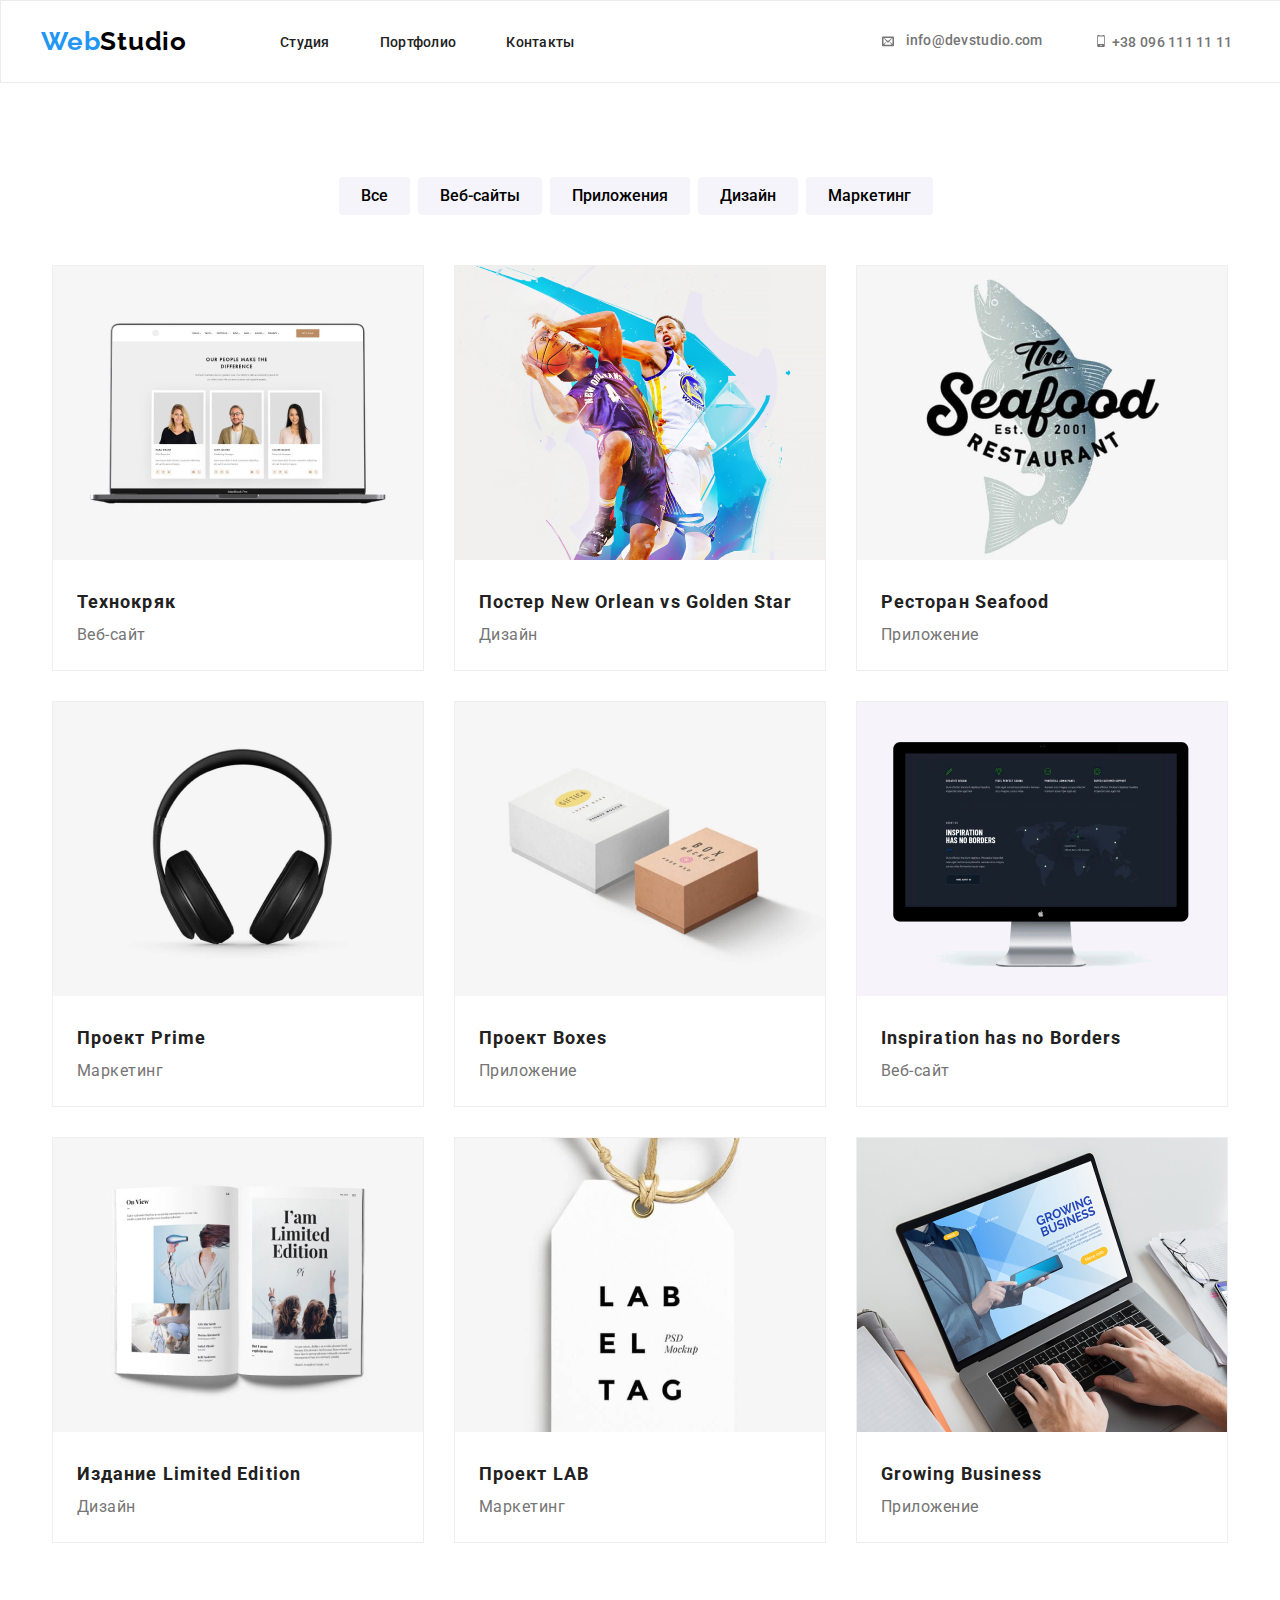
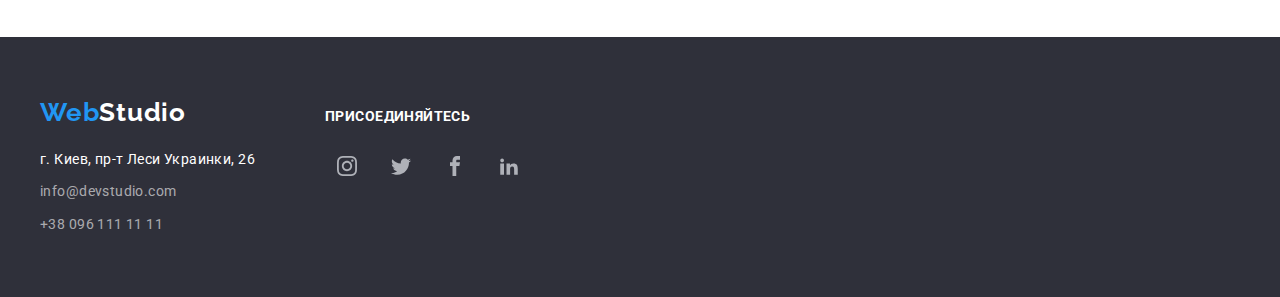
==== Portfolio/portfolio.html @ 45786146 "17.12.21" ====
<!DOCTYPE html>
<html lang="en">
  <head>
    <meta charset="UTF-8" />
    <meta http-equiv="X-UA-Compatible" content="IE=edge" />
    <meta name="viewport" content="width=device-width, initial-scale=1.0" />
    <title>Портфолио</title>
    <link rel="preconnect" href="https://fonts.googleapis.com" />
    <link rel="preconnect" href="https://fonts.gstatic.com" crossorigin />
    <link
      href="https://fonts.googleapis.com/css2?family=Raleway:wght@700&family=Roboto:wght@400;500;700;900&display=swap"
      rel="stylesheet"
    />
    <link
      rel="stylesheet"
      href="https://cdnjs.cloudflare.com/ajax/libs/modern-normalize/1.1.0/modern-normalize.min.css"
      integrity="sha512-wpPYUAdjBVSE4KJnH1VR1HeZfpl1ub8YT/NKx4PuQ5NmX2tKuGu6U/JRp5y+Y8XG2tV+wKQpNHVUX03MfMFn9Q=="
      crossorigin="anonymous"
      referrerpolicy="no-referrer"
    />
    <link rel="stylesheet" href="./css/style.css" />
  </head>
  <!--Top line-->
  <body>
    <section class="section-header">
      <div class="header-container">
        <header class="top-line">
          <nav class="nav-container">
            <a class="top-line-link" href="https://github.com/"
              ><span class="span">Web</span>Studio</a
            >
            <ul class="top-link">
              <li class="item">
                <a class="nav-link" href="index.html">Студия</a>
              </li>
              <li class="item">
                <a class="nav-link" href="Portfolio/portfolio.html"
                  >Портфолио</a
                >
              </li>
              <li class="item"><a class="nav-link" href="">Контакты</a></li>
            </ul>
            <ul class="adress">
              <li class="adress-item">
                <a class="mail-link" href="mailto:info@devstudio.com">
                  <svg class="mail-icon">
                    <use href=./img/symbol-defs.svg#icon-envelop></use>
                  </svg> info@devstudio.com
                </a>
              </li>
              <li>
                <a class="tel-link" href="tel:+380961111111">
                 <svg class="tel-icon">
                   <use href=./img/symbol-defs.svg#icon-mobile></use>
                 </svg> +38 096 111 11 11</a
                >
              </li>
            </ul>
          </nav>
        </header>
      </div>
    </section>
    <!--Portfolio-->
    <main>
      <section class="section">
        <div class="container">
          <div class="filters-portfolio">
            <ul class="filters">
              <li>
                <button class="button" type="button">Все</button>
              </li>
              <li>
                <button class="button" type="button">Веб-сайты</button>
              </li>
              <li>
                <button class="button" type="button">Приложения</button>
              </li>
              <li>
                <button class="button" type="button">Дизайн</button>
              </li>
              <li>
                <button class="button" type="button">Маркетинг</button>
              </li>
            </ul>
          </div>

          <ul class="portfolio-img">
            <li class="container1">
              <img src="img/img(1).jpg" alt="ноутбук" />
              <div class="title">
                <h3 class="title-container">Технокряк</h3>
                <p class="name">Веб-сайт</p>
              </div>
            </li>
            <li class="container2">
              <img src="img/img.jpg" alt="игра-в-баскетбол" />
              <div class="title">
                <h3 class="title-container">
                  Постер New Orlean vs Golden Star
                </h3>
                <p class="name">Дизайн</p>
              </div>
            </li>
            <li class="container3">
              <img src="img/img(2).jpg" alt="логотип-ресторана" />
              <div class="title">
                <h3 class="title-container">Ресторан Seafood</h3>
                <p class="name">Приложение</p>
              </div>
            </li>
            <li class="container4">
              <img src="img/img(3).jpg" alt="наушники" />
              <div class="title">
                <h3 class="title-container">Проект Prime</h3>
                <p class="name">Маркетинг</p>
              </div>
            </li>
            <li class="container5">
              <img src="img/img(4).jpg" alt="коробки" />
              <div class="title">
                <h3 class="title-container">Проект Boxes</h3>
                <p class="name">Приложение</p>
              </div>
            </li>
            <li class="container6">
              <img src="img/img(5).jpg" alt="монитор" />
              <div class="title">
                <h3 class="title-container">Inspiration has no Borders</h3>
                <p class="name">Веб-сайт</p>
              </div>
            </li>
            <li class="container7">
              <img src="img/img(6).jpg" alt="книжка" />
              <div class="title">
                <h3 class="title-container">Издание Limited Edition</h3>
                <p class="name">Дизайн</p>
              </div>
            </li>
            <li class="container8">
              <img src="img/img(7).jpg" alt="бирка" />
              <div class="title">
                <h3 class="title-container">Проект LAB</h3>
                <p class="name">Маркетинг</p>
              </div>
            </li>
            <li class="container9">
              <img src="img/img(8).jpg" alt="ноутбук" />
              <div class="title">
                <h3 class="title-container">Growing Business</h3>
                <p class="name">Приложение</p>
              </div>
            </li>
          </ul>
        </div>
      </section>
    </main>
    <!--Footer-->
     <footer class="footer-title">
      <section class="footer-container">
      <div class="footer-contacts">
        <a class="footer-link" href="https://github.com/"
          ><span class="span">Web</span>Studio</a>
        <ul class="footer-adress">
          <li class="footer-item">г. Киев, пр-т Леси Украинки, 26</li>
          <li class="footer-item">
            <a class="footer-mail-link" href="mailto:info@devstudio.com"
              >info@devstudio.com</a>
          </li>
          <li class="footer-item">
            <a class="footer-tel-link" href="tel:+380961111111"
              >+38 096 111 11 11</a>
          </li>
          </div>
      <div class="footer-social">
        <p class="social-title">присоединяйтесь</p>
        </ul>
        <ul class="foter-social-links">
                 <li class="social-link">
                 <a class="link-icon" href="#">
                   <svg class="social-icon" width="20px" height="20px">
                  <use href='./img/symbol-defs.svg#icon-instagram'></use>
                </svg>
                 </a>  
                 </li>
                 <li class="social-link">
                 <a class="link-icon" href="#">
                   <svg class="social-icon" width="20px" height="20px">
                  <use href='./img/symbol-defs.svg#icon-twitter'></use>
                </svg>
                 </a> 
                </li>
                 <li class="social-link">
                 <a class="link-icon" href="#">
                   <svg class="social-icon" width="20px" height="20px">
                  <use href='./img/symbol-defs.svg#icon-facebook'></use>
                </svg>
                 </a>
                </li>
                 <li class="social-link">
                 <a class="link-icon" href="#">
                   <svg class="social-icon" width="20px" height="20px">
                  <use href='./img/symbol-defs.svg#icon-linkedin2'></use>
                </svg>
                 </a>
                </li>
              </ul>
      </div>
    </section>
    </footer>
  </body>
</html>
---- Portfolio/css/style.css ----
:root {
  --primary-text-color: #757575;
  --title-text-color: #212121;
  --accent-color: #ffffff;
}
* {
  margin: 0;
  padding: 0;
}
body {
  margin: 0;
  padding: 0;
  font-family: Roboto, sans-serif;
}
ul {
  padding: 0;
  list-style: none;
}
a {
  text-decoration: none;
}
button {
  border: none;
}
.container {
  width: 1200px;
  margin: 0 auto;
}
/*top-line*/
.section-header {
  width: 100%;
  background: #ffffff;
  padding: 25px 0;
  border: 1px solid #ececec;
}
.header-container {
  width: 1200px;
  margin: 0 auto;
}
.nav-container {
  align-items: center;
  display: flex;
}
.top-line-link {
  font-family: Raleway;
  font-style: normal;
  font-weight: bold;
  font-size: 26px;
  line-height: 1.19;
  letter-spacing: 0.03em;
  color: #000;
  text-decoration: none;
}
.top-line-link:hover,
.top-line-link:focus {
  color: #2196f3;
}

.top-link {
  display: flex;
}
.link1:hover,
.link1:focus {
  color: #2196f3;
}
.item:nth-child(1) {
  margin: 0 50px 0 93px;
}
.item:nth-child(2) {
  margin-right: 50px;
}
.adress-item:nth-child(1) {
  margin: 0 50px 0 305px;
}
.nav-link {
  font-family: Roboto;
  font-style: normal;
  font-weight: 500;
  font-size: 14px;
  line-height: 1.14;
  letter-spacing: 0.02em;
  text-decoration: none;
  color: #212121;
}
.nav-link:hover,
.nav-link:focus {
  color: #2196f3;
}

.adress {
  display: flex;
  align-items: center;
  justify-content: center;
}
.mail-icon {
  width: 16px;
  height: 12px;
  margin-right: 10px;
  fill: var(--primary-text-color);
}

.mail-link:hover .mail-icon,
.mail-link:focus .mail-icon {
  fill: #2196f3;
}
.mail-link:hover,
.mail-link:focus {
  color: #2196f3;
}

.mail-link {
  display: flex;
  align-items: center;
  font-family: Roboto;
  font-style: normal;
  font-weight: 500;
  font-size: 14px;
  line-height: 1.14;
  letter-spacing: 0.02em;
  color: #757575;
  text-decoration: none;
}
.tel-icon {
  width: 16px;
  height: 12px;
  fill: var(--primary-text-color);
}
.tel-link:hover .tel-icon,
.tel-link:focus .tel-icon {
  fill: #2196f3;
}
.tel-link:hover,
.tel-link:focus {
  color: #2196f3;
}
.tel-link {
  font-family: Roboto;
  font-style: normal;
  font-weight: 500;
  font-size: 14px;
  line-height: 1.14;
  letter-spacing: 0.02em;
  text-decoration: none;
  color: #757575;
}

.link:hover,
.link:focus {
  color: #2196f3;
}
.span {
  color: #2196f3;
}
/*Portfolio*/

.section {
  padding: 94px 0;
}
.continer {
  width: 1200px;
  margin: 0 auto;
  padding-left: 15px;
}

.filters-portfolio {
  padding-bottom: 50px;
}
.filters {
  display: flex;
  justify-content: center;
}
.button {
  padding: 6px 22px;
  margin-right: 8px;
  font-family: Roboto;
  font-style: normal;
  font-weight: 500;
  font-size: 16px;
  line-height: 1.62;
  background: #f5f4fa;
  border-radius: 4px;
  border-color: #f5f4fa;
}

.button:hover,
.button:focus {
  background-color: #2196f3;
  color: #ffffff;
  box-shadow: 0px 3px 1px rgba(0, 0, 0, 0.1), 0px 1px 2px rgba(0, 0, 0, 0.08),
    0px 2px 2px rgba(0, 0, 0, 0.12);
}
.portfolio-img {
  display: flex;
  justify-content: center;
  flex-wrap: wrap;
}
.container1 {
  margin-right: 30px;
  background: #ffffff;
  border: 1px solid #eeeeee;
  box-sizing: border-box;
}
.container1:hover {
  box-shadow: 0px 1px 1px rgba(0, 0, 0, 0.12), 0px 4px 4px rgba(0, 0, 0, 0.06),
    1px 4px 6px rgba(0, 0, 0, 0.16);
}

.container2 {
  margin-right: 30px;
  background: #ffffff;
  border: 1px solid #eeeeee;
  box-sizing: border-box;
}
.container2:hover {
  box-shadow: 0px 1px 1px rgba(0, 0, 0, 0.12), 0px 4px 4px rgba(0, 0, 0, 0.06),
    1px 4px 6px rgba(0, 0, 0, 0.16);
}
.container3 {
  background: #ffffff;
  border: 1px solid #eeeeee;
  box-sizing: border-box;
}
.container3:hover {
  box-shadow: 0px 1px 1px rgba(0, 0, 0, 0.12), 0px 4px 4px rgba(0, 0, 0, 0.06),
    1px 4px 6px rgba(0, 0, 0, 0.16);
}
.container4 {
  margin-top: 30px;
  margin-right: 30px;
  background: #ffffff;
  border: 1px solid #eeeeee;
  box-sizing: border-box;
}
.container4:hover {
  box-shadow: 0px 1px 1px rgba(0, 0, 0, 0.12), 0px 4px 4px rgba(0, 0, 0, 0.06),
    1px 4px 6px rgba(0, 0, 0, 0.16);
}
.container5 {
  margin-top: 30px;
  margin-right: 30px;
  background: #ffffff;
  border: 1px solid #eeeeee;
  box-sizing: border-box;
}
.container5:hover {
  box-shadow: 0px 1px 1px rgba(0, 0, 0, 0.12), 0px 4px 4px rgba(0, 0, 0, 0.06),
    1px 4px 6px rgba(0, 0, 0, 0.16);
}
.container6 {
  margin-top: 30px;
  background: #ffffff;
  border: 1px solid #eeeeee;
  box-sizing: border-box;
}
.container6:hover {
  box-shadow: 0px 1px 1px rgba(0, 0, 0, 0.12), 0px 4px 4px rgba(0, 0, 0, 0.06),
    1px 4px 6px rgba(0, 0, 0, 0.16);
}
.container7 {
  margin-top: 30px;
  margin-right: 30px;
  background: #ffffff;
  border: 1px solid #eeeeee;
  box-sizing: border-box;
}
.container7:hover {
  box-shadow: 0px 1px 1px rgba(0, 0, 0, 0.12), 0px 4px 4px rgba(0, 0, 0, 0.06),
    1px 4px 6px rgba(0, 0, 0, 0.16);
}

.container8 {
  margin-top: 30px;
  margin-right: 30px;
  background: #ffffff;
  border: 1px solid #eeeeee;
  box-sizing: border-box;
}
.container8:hover {
  box-shadow: 0px 1px 1px rgba(0, 0, 0, 0.12), 0px 4px 4px rgba(0, 0, 0, 0.06),
    1px 4px 6px rgba(0, 0, 0, 0.16);
}
.container9 {
  margin-top: 30px;
  background: #ffffff;
  border: 1px solid #eeeeee;
  box-sizing: border-box;
}
.container9:hover {
  box-shadow: 0px 1px 1px rgba(0, 0, 0, 0.12), 0px 4px 4px rgba(0, 0, 0, 0.06),
    1px 4px 6px rgba(0, 0, 0, 0.16);
}
.title {
  padding: 20px 24px;
}
.title-container {
  font-family: Roboto;
  font-style: normal;
  font-weight: bold;
  font-size: 18px;
  line-height: 2;
  letter-spacing: 0.06em;
  color: #212121;
}
.name {
  font-family: Roboto;
  font-style: normal;
  font-weight: normal;
  font-size: 16px;
  line-height: 1.87;
  letter-spacing: 0.03em;
  color: #757575;
}

/*footer*/
.footer-title {
  display: flex;
  width: 100%;
  padding: 60px 0;
  background-color: #2f303a;
}
.footer-container {
  width: 1200px;
  margin: 0 auto;
  display: flex;
  align-items: baseline;
}
.footer-adress {
  display: flex;
  flex-direction: column;
  padding-top: 20px;
  font-family: Roboto;
  font-style: normal;
  font-weight: normal;
  font-size: 14px;
  line-height: 1.71;
  letter-spacing: 0.03em;
  color: #ffffff;
}
.footer-item:nth-child(2) {
  padding: 9px 0 9px 0;
}
.footer-link {
  font-family: Raleway;
  font-style: normal;
  font-weight: bold;
  font-size: 26px;
  line-height: 1.19;
  letter-spacing: 0.03em;
  color: #fff;
  text-decoration: none;
}

.footer-mail-link {
  font-family: Roboto;
  font-style: normal;
  font-weight: normal;
  font-size: 14px;
  line-height: 1.71;
  letter-spacing: 0.03em;
  color: rgba(255, 255, 255, 0.6);
}

.footer-tel-link {
  margin: 9px o 9px 0;
  font-family: Roboto;
  font-style: normal;
  font-weight: normal;
  font-size: 14px;
  line-height: 1.71;
  letter-spacing: 0.03em;
  text-decoration: none;
  color: rgba(255, 255, 255, 0.6);
}
.footer-mail-link:hover,
.footer-mail-link:focus {
  color: #2196f3;
}
.footer-link:hover,
.footer-link:focus {
  color: #2196f3;
}
.footer-tel-link:hover,
.footer-tel-link:focus {
  color: #2196f3;
}
.footer-contacts {
  display: flex;
  flex-direction: column;
}
.footer-social {
  margin-left: 70px;
}
.foter-social-links {
  display: flex;
  justify-content: center;
  align-items: center;
}
.social-title {
  padding-bottom: 20px;
  font-family: Roboto;
  font-style: normal;
  font-weight: bold;
  font-size: 14px;
  line-height: 16px;
  letter-spacing: 0.03em;
  text-transform: uppercase;
  color: #ffffff;
}
.social-links {
  display: flex;
  justify-content: center;
  align-items: center;
  margin: 16px 0 30px 0;
}
.social-link {
  margin-right: 10px;
  display: flex;
  align-items: center;
  justify-content: center;
  width: 44px;
  height: 44px;
  border-radius: 50%;
}
.link-icon {
  display: flex;
  align-items: center;
  justify-content: center;
}
.social-link:hover {
  background-color: #2196f3;
}
.social-link:hover .social-icon {
  fill: var(--accent-color);
}

.social-icon {
  fill: #afb1b8;
}
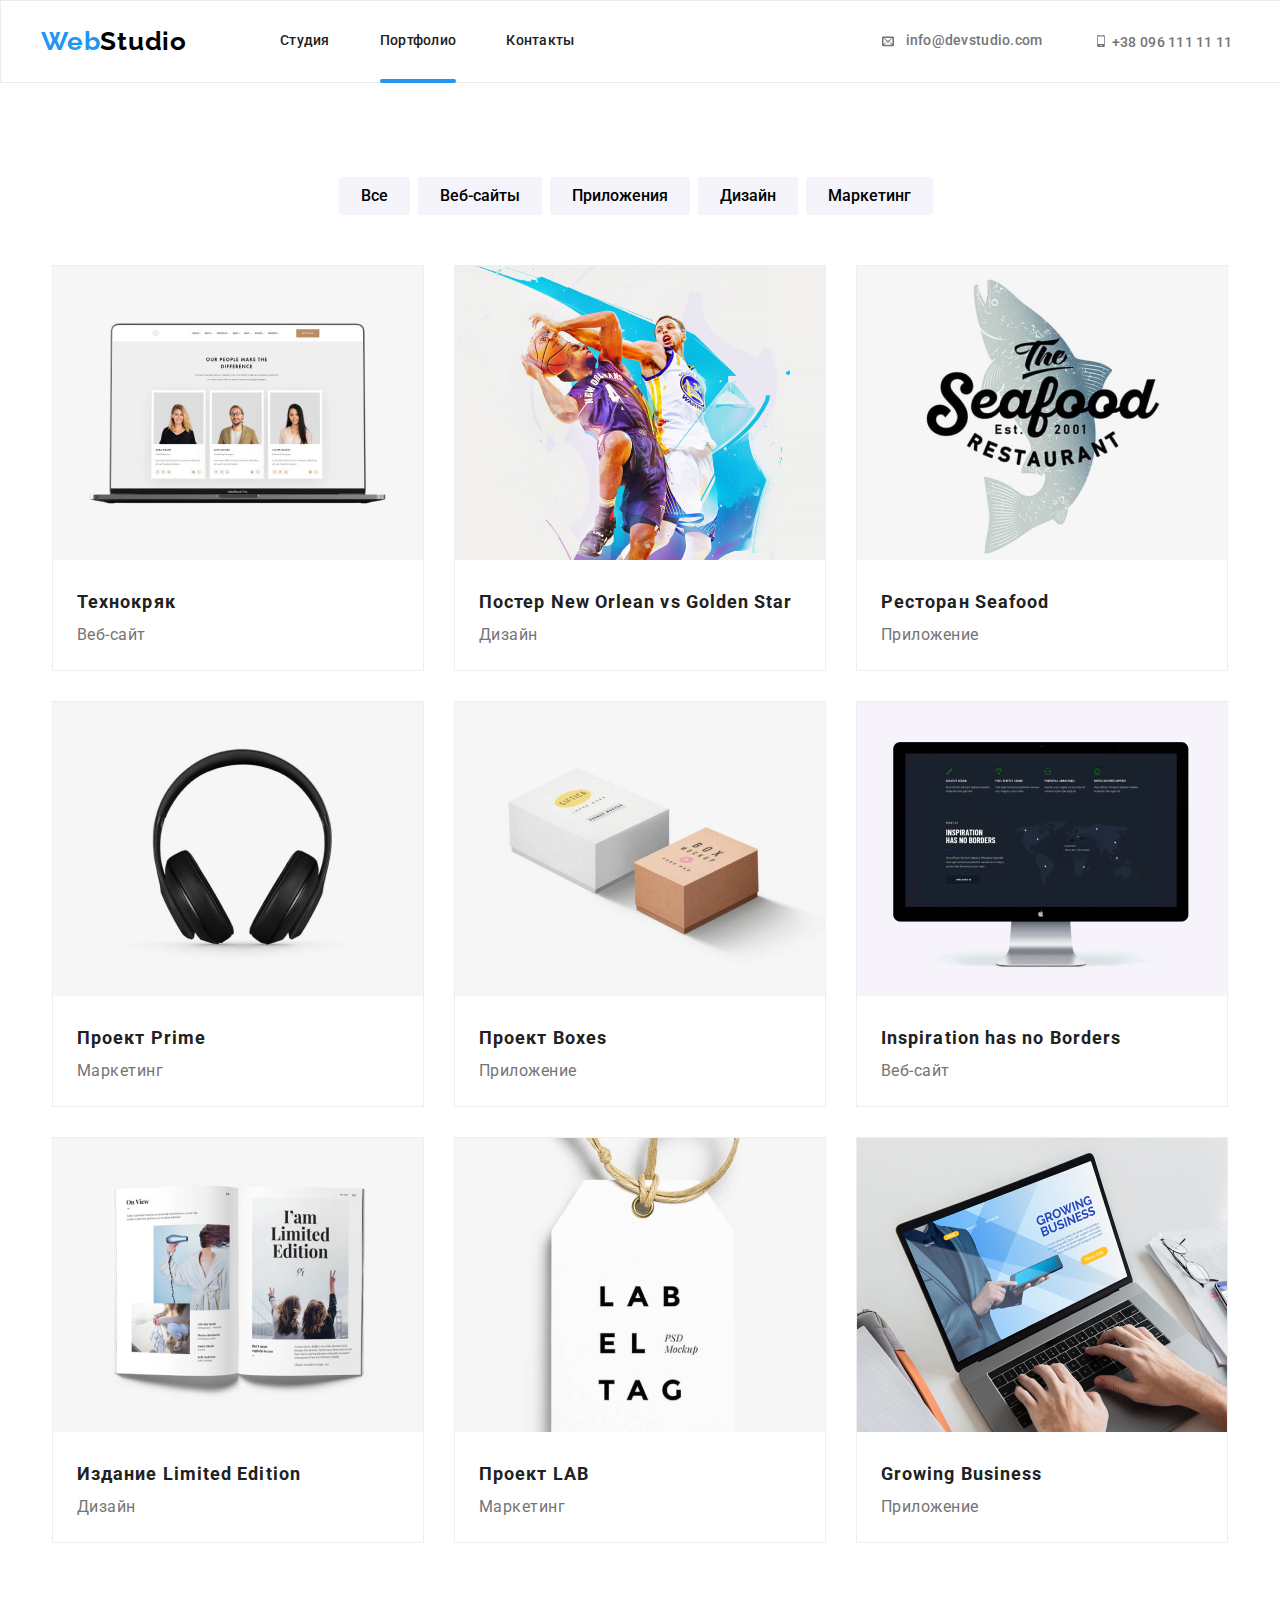
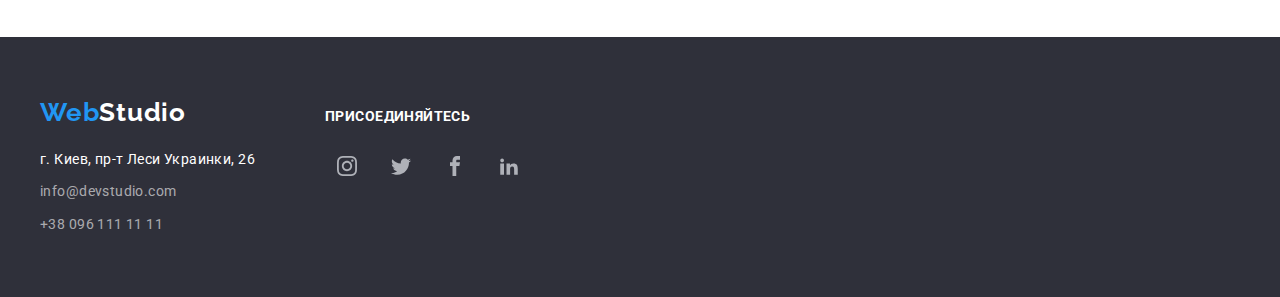
==== commit 8d9c7c8b: "17.12.21" ====
--- a/Portfolio/portfolio.html
+++ b/Portfolio/portfolio.html
@@ -34,7 +34,7 @@
                 <a class="nav-link" href="index.html">Студия</a>
               </li>
               <li class="item">
-                <a class="nav-link" href="Portfolio/portfolio.html"
+                <a class="nav-link activ" href="Portfolio/portfolio.html"
                   >Портфолио</a
                 >
               </li>
--- a/Portfolio/css/style.css
+++ b/Portfolio/css/style.css
@@ -85,6 +85,17 @@
 .nav-link:hover,
 .nav-link:focus {
   color: #2196f3;
+}
+.activ::after {
+  content: "";
+  display: block;
+  position: relative;
+  top: 30px;
+  bottom: auto;
+  width: 100%;
+  height: 4px;
+  background-color: #2196f3;
+  border-radius: 2px;
 }
 
 .adress {
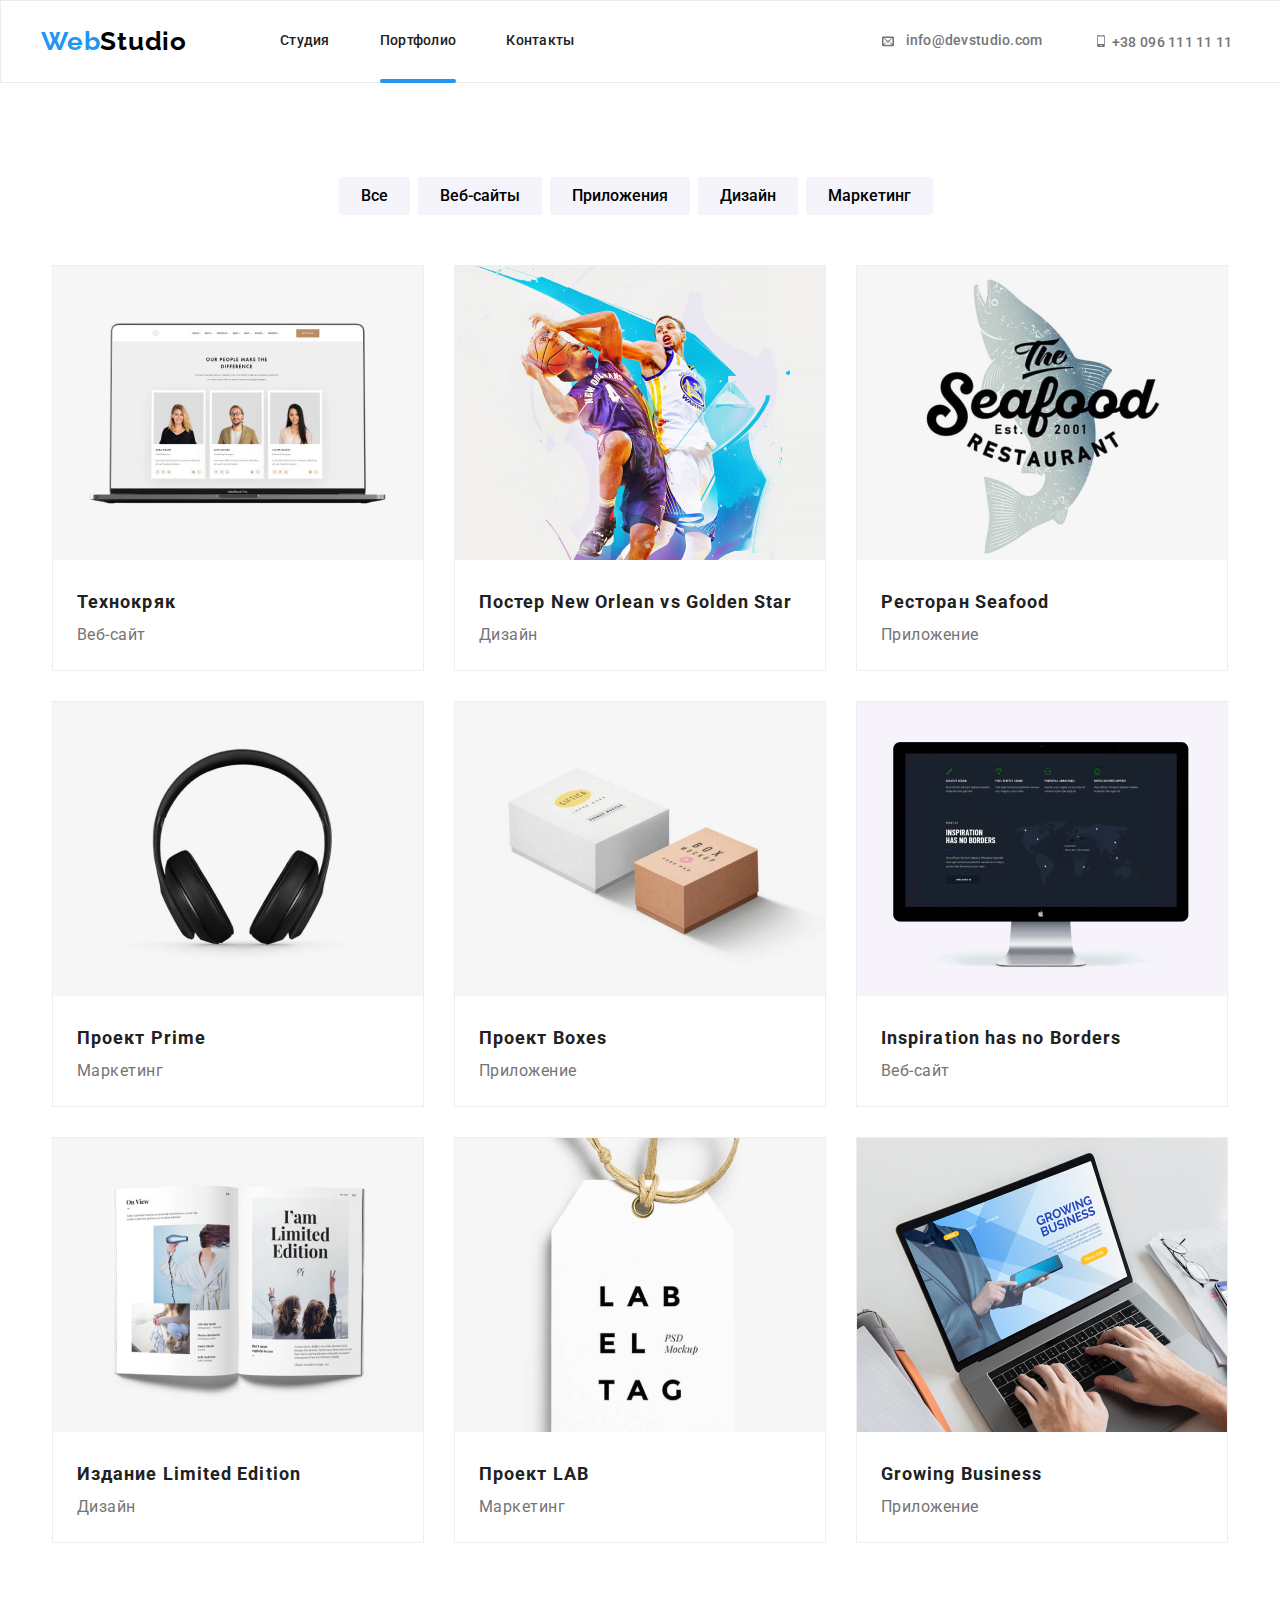
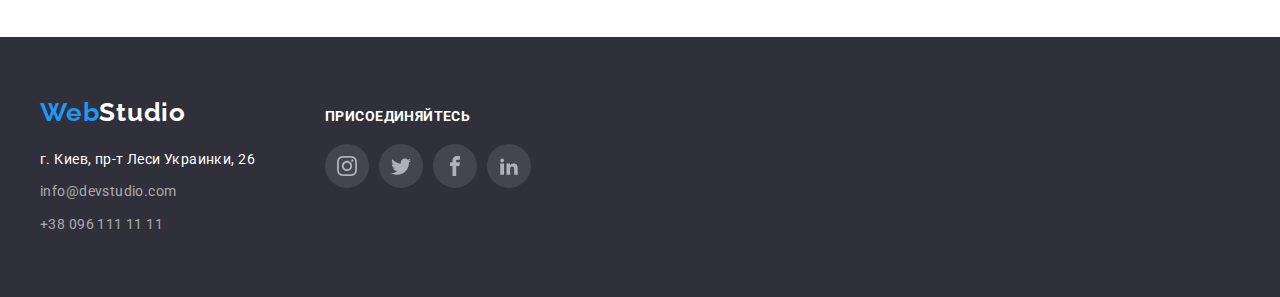
==== commit 8e251e44: "17.12.21" ====
--- a/Portfolio/portfolio.html
+++ b/Portfolio/portfolio.html
@@ -31,7 +31,7 @@
             >
             <ul class="top-link">
               <li class="item">
-                <a class="nav-link" href="index.html">Студия</a>
+                <a class="nav-link" href="../index.html">Студия</a>
               </li>
               <li class="item">
                 <a class="nav-link activ" href="Portfolio/portfolio.html"
--- a/Portfolio/css/style.css
+++ b/Portfolio/css/style.css
@@ -431,6 +431,7 @@
   width: 44px;
   height: 44px;
   border-radius: 50%;
+  background: rgba(255, 255, 255, 0.1);
 }
 .link-icon {
   display: flex;
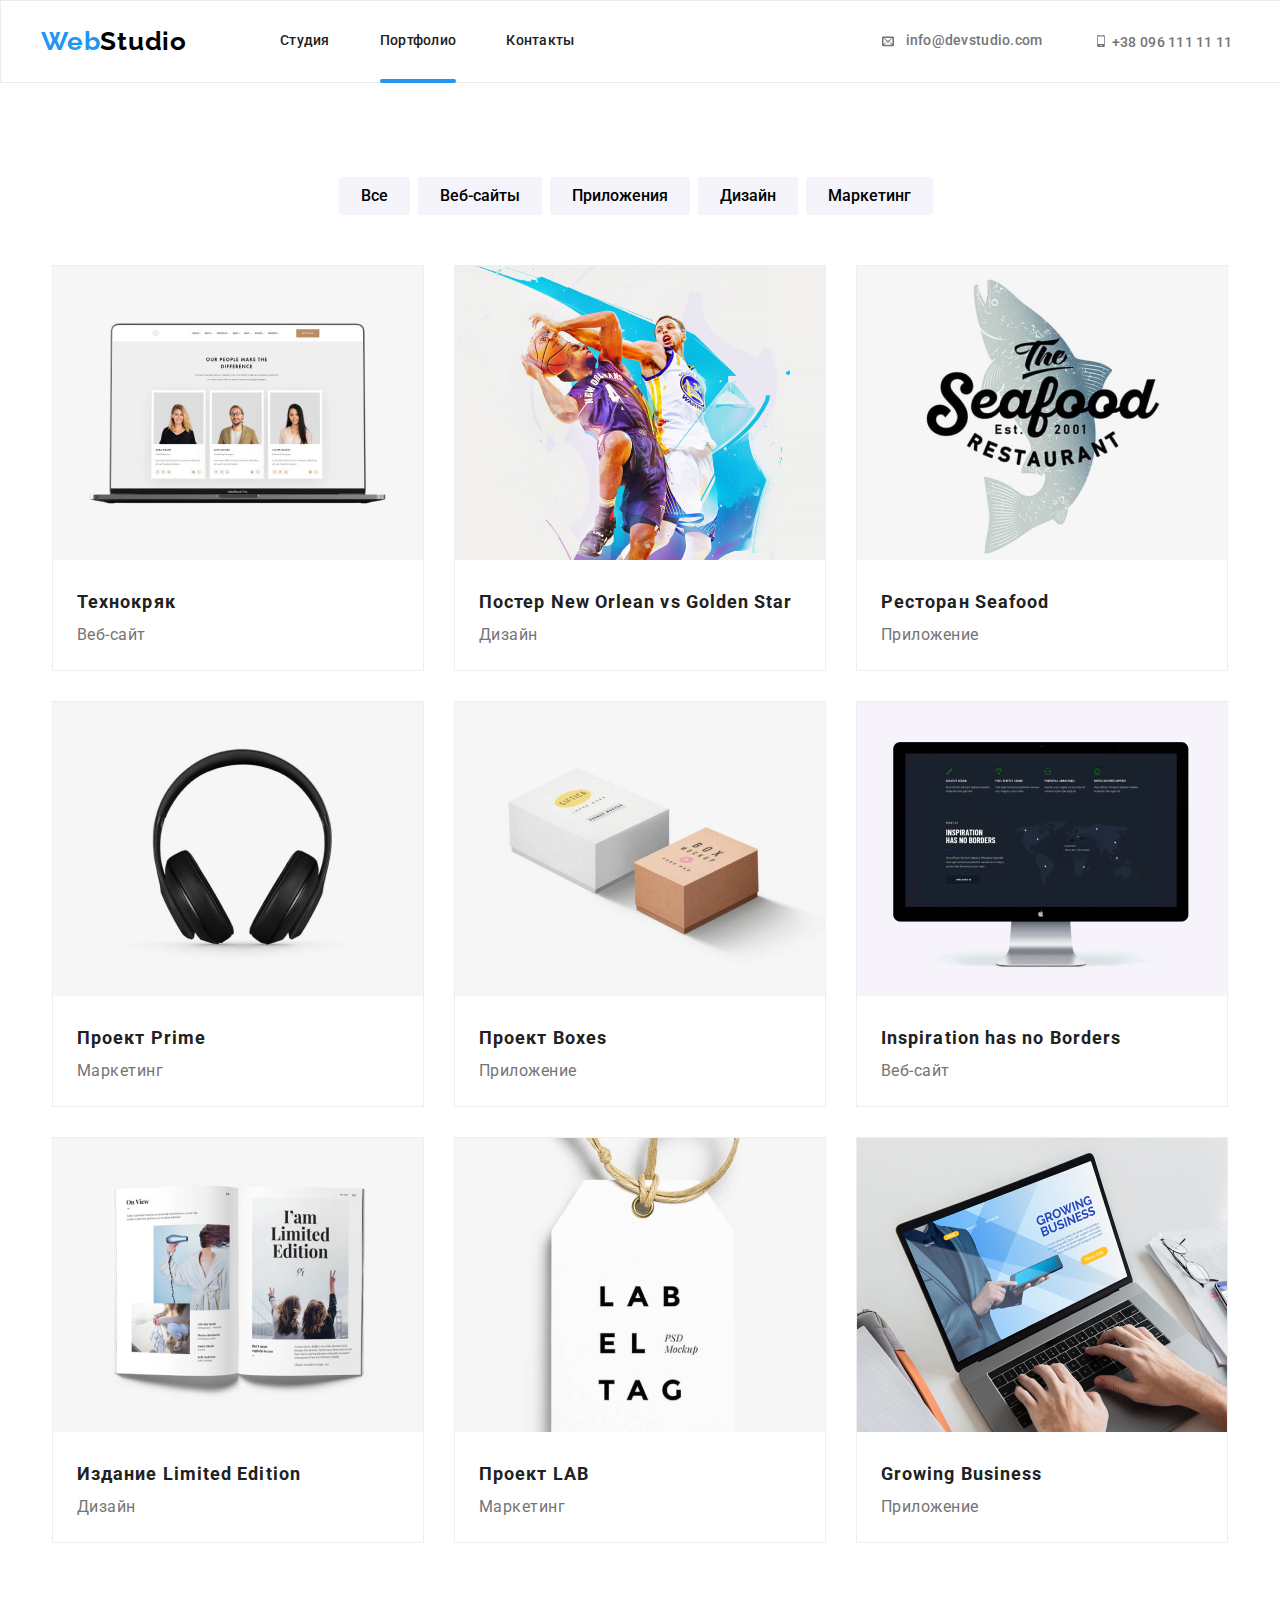
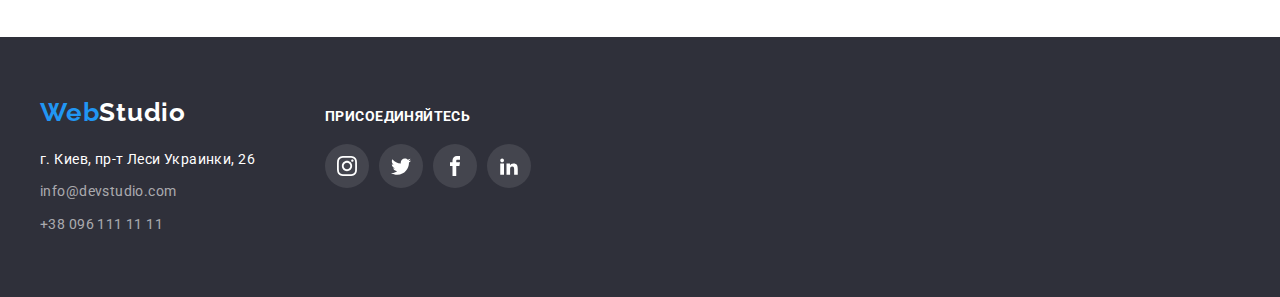
==== commit 973dba1c: "19.12.21" ====
--- a/Portfolio/portfolio.html
+++ b/Portfolio/portfolio.html
@@ -86,70 +86,157 @@
 
           <ul class="portfolio-img">
             <li class="container1">
-              <img src="img/img(1).jpg" alt="ноутбук" />
-              <div class="title">
-                <h3 class="title-container">Технокряк</h3>
-                <p class="name">Веб-сайт</p>
+              <a href="#">
+                <div class="portfolio-description">
+                   <img src="img/img(1).jpg"  alt="ноутбук"/>
+                    <p class="description-text">
+                      Технокряк это современная площадка распространения коронавируса. Компании
+                       используют эту платформу для цифрового шпионажа и атак на защищённые сервера
+                        конкурентов.
+                    </p>
+                </div>
+                <div class="title">
+                    <h3 class="title-container">Технокряк</h3>
+                    <p class="name">Веб-сайт</p>
+               </div>
+              </a>
+            </li>
+            <li class="container2">
+              <a href="#">
+                 <div class="portfolio-description">
+                   <img src="img/img.jpg" alt="игра-в-баскетбол" />
+                    <p class="description-text">
+                      Технокряк это современная площадка распространения коронавируса. Компании
+                       используют эту платформу для цифрового шпионажа и атак на защищённые сервера
+                        конкурентов.
+                    </p>
+                 </div>
+                <div class="title">
+                   <h3 class="title-container">
+                    Постер New Orlean vs Golden Star
+                   </h3>
+                 <p class="name">Дизайн</p>
+                </div>
+             </a> 
+            </li>
+            <li class="container3">
+             <a href="#">
+                  <div class="portfolio-description">
+                   <img src="img/img(2).jpg" alt="логотип-ресторана" />
+                    <p class="description-text">
+                      Технокряк это современная площадка распространения коронавируса. Компании
+                       используют эту платформу для цифрового шпионажа и атак на защищённые сервера
+                        конкурентов.
+                    </p>
+                  </div>
+                <div class="title">
+                  <h3 class="title-container">Ресторан Seafood</h3>
+                  <p class="name">Приложение</p>
+                </div>
+              </a>
+             </li>
+          
+            <li class="container4">
+              <a href="#">
+                <div class="portfolio-description">
+                  <img src="img/img(3).jpg" alt="наушники" />
+                  <p class="description-text">
+                      Технокряк это современная площадка распространения коронавируса. Компании
+                       используют эту платформу для цифрового шпионажа и атак на защищённые сервера
+                        конкурентов.
+                    </p>
+               </div>
+                <div class="title">
+                  <h3 class="title-container">Проект Prime</h3>
+                  <p class="name">Маркетинг</p>
+                </div>
+              </a>
+            </li>
+            
+            <li class="container5">
+              <a href="#">
+                 <div class="portfolio-description">
+                   <img src="img/img(4).jpg" alt="коробки" />
+                    <p class="description-text">
+                      Технокряк это современная площадка распространения коронавируса. Компании
+                       используют эту платформу для цифрового шпионажа и атак на защищённые сервера
+                        конкурентов.
+                    </p>
+                </div>
+                <div class="title">
+                  <h3 class="title-container">Проект Boxes</h3>
+                  <p class="name">Приложение</p>
+                </div>
+              </a>
+            </li>
+            
+            <li class="container6">
+              <a href="#">
+                <div class="portfolio-description">
+                   <img src="img/img(5).jpg" alt="монитор" />
+                   <p class="description-text">
+                      Технокряк это современная площадка распространения коронавируса. Компании
+                       используют эту платформу для цифрового шпионажа и атак на защищённые сервера
+                        конкурентов.
+                    </p>
+                 </div>
+                <div class="title">
+                   <h3 class="title-container">Inspiration has no Borders</h3>
+                   <p class="name">Веб-сайт</p>
               </div>
-            </li>
-            <li class="container2">
-              <img src="img/img.jpg" alt="игра-в-баскетбол" />
-              <div class="title">
-                <h3 class="title-container">
-                  Постер New Orlean vs Golden Star
-                </h3>
-                <p class="name">Дизайн</p>
-              </div>
-            </li>
-            <li class="container3">
-              <img src="img/img(2).jpg" alt="логотип-ресторана" />
-              <div class="title">
-                <h3 class="title-container">Ресторан Seafood</h3>
-                <p class="name">Приложение</p>
-              </div>
-            </li>
-            <li class="container4">
-              <img src="img/img(3).jpg" alt="наушники" />
-              <div class="title">
-                <h3 class="title-container">Проект Prime</h3>
-                <p class="name">Маркетинг</p>
-              </div>
-            </li>
-            <li class="container5">
-              <img src="img/img(4).jpg" alt="коробки" />
-              <div class="title">
-                <h3 class="title-container">Проект Boxes</h3>
-                <p class="name">Приложение</p>
-              </div>
-            </li>
-            <li class="container6">
-              <img src="img/img(5).jpg" alt="монитор" />
-              <div class="title">
-                <h3 class="title-container">Inspiration has no Borders</h3>
-                <p class="name">Веб-сайт</p>
-              </div>
+              </a>
             </li>
             <li class="container7">
-              <img src="img/img(6).jpg" alt="книжка" />
-              <div class="title">
-                <h3 class="title-container">Издание Limited Edition</h3>
-                <p class="name">Дизайн</p>
-              </div>
-            </li>
+              <a href="#">
+                <div class="portfolio-description">
+                   <img src="img/img(6).jpg" alt="книжка" />
+                    <p class="description-text">
+                      Технокряк это современная площадка распространения коронавируса. Компании
+                       используют эту платформу для цифрового шпионажа и атак на защищённые сервера
+                        конкурентов.
+                    </p>
+                 </div>
+               <div class="title">
+                   <h3 class="title-container">Издание Limited Edition</h3>
+                   <p class="name">Дизайн</p>
+               </div>
+              </a>
+            </li>
+           
             <li class="container8">
-              <img src="img/img(7).jpg" alt="бирка" />
-              <div class="title">
-                <h3 class="title-container">Проект LAB</h3>
-                <p class="name">Маркетинг</p>
-              </div>
-            </li>
+              <a href="#">
+                <div class="portfolio-description">
+                   <img src="img/img(7).jpg" alt="бирка" />
+                   <p class="description-text">
+                      Технокряк это современная площадка распространения коронавируса. Компании
+                       используют эту платформу для цифрового шпионажа и атак на защищённые сервера
+                        конкурентов.
+                    </p>
+                 </div>
+                <div class="title">
+                  <h3 class="title-container">Проект LAB</h3>
+                  <p class="name">Маркетинг</p>
+                </div>
+              </a>
+            </li>
+            
             <li class="container9">
-              <img src="img/img(8).jpg" alt="ноутбук" />
-              <div class="title">
-                <h3 class="title-container">Growing Business</h3>
-                <p class="name">Приложение</p>
-              </div>
-            </li>
+               <a href="#">
+                  <div class="portfolio-description">
+                     <img src="img/img(8).jpg" alt="ноутбук" />
+                     <p class="description-text">
+                       Технокряк это современная площадка распространения коронавируса. Компании
+                       используют эту платформу для цифрового шпионажа и атак на защищённые сервера
+                        конкурентов.
+                     </p>
+                  </div>
+                 <div class="title">
+                   <h3 class="title-container">Growing Business</h3>
+                    <p class="name">Приложение</p>
+                 </div>
+               </a>
+             </li>
+           
           </ul>
         </div>
       </section>
--- a/Portfolio/css/style.css
+++ b/Portfolio/css/style.css
@@ -50,6 +50,7 @@
   letter-spacing: 0.03em;
   color: #000;
   text-decoration: none;
+  transition: color 250ms cubic-bezier(0.4, 0, 0.2, 1);
 }
 .top-line-link:hover,
 .top-line-link:focus {
@@ -81,6 +82,7 @@
   letter-spacing: 0.02em;
   text-decoration: none;
   color: #212121;
+  transition: color 250ms cubic-bezier(0.4, 0, 0.2, 1);
 }
 .nav-link:hover,
 .nav-link:focus {
@@ -108,6 +110,7 @@
   height: 12px;
   margin-right: 10px;
   fill: var(--primary-text-color);
+  transition: fill, color 250ms cubic-bezier(0.4, 0, 0.2, 1);
 }
 
 .mail-link:hover .mail-icon,
@@ -129,12 +132,13 @@
   line-height: 1.14;
   letter-spacing: 0.02em;
   color: #757575;
-  text-decoration: none;
+  transition: fill, color 250ms cubic-bezier(0.4, 0, 0.2, 1);
 }
 .tel-icon {
   width: 16px;
   height: 12px;
   fill: var(--primary-text-color);
+  transition: fill 250ms cubic-bezier(0.4, 0, 0.2, 1);
 }
 .tel-link:hover .tel-icon,
 .tel-link:focus .tel-icon {
@@ -153,6 +157,7 @@
   letter-spacing: 0.02em;
   text-decoration: none;
   color: #757575;
+  transition: color 250ms cubic-bezier(0.4, 0, 0.2, 1);
 }
 
 .link:hover,
@@ -191,6 +196,7 @@
   background: #f5f4fa;
   border-radius: 4px;
   border-color: #f5f4fa;
+  transition: background-color 250ms cubic-bezier(0.4, 0, 0.2, 1);
 }
 
 .button:hover,
@@ -206,99 +212,200 @@
   flex-wrap: wrap;
 }
 .container1 {
+  position: relative;
   margin-right: 30px;
   background: #ffffff;
   border: 1px solid #eeeeee;
   box-sizing: border-box;
 }
-.container1:hover {
-  box-shadow: 0px 1px 1px rgba(0, 0, 0, 0.12), 0px 4px 4px rgba(0, 0, 0, 0.06),
-    1px 4px 6px rgba(0, 0, 0, 0.16);
-}
-
+
+.container1:hover,
+.container1:focus {
+  box-shadow: 0px 1px 1px rgba(0, 0, 0, 0.12), 0px 4px 4px rgba(0, 0, 0, 0.06),
+    1px 4px 6px rgba(0, 0, 0, 0.16);
+}
+.portfolio-description {
+  position: relative;
+  overflow: hidden;
+}
+.description-text {
+  width: 100%;
+  height: 100%;
+  background: rgba(33, 150, 243, 0.9);
+  position: absolute;
+  top: 0;
+  left: 0;
+  transform: translateY(100%);
+
+  padding: 63px 24px;
+  font-family: Roboto;
+  font-style: normal;
+  font-weight: normal;
+  font-size: 18px;
+  line-height: 28px;
+  letter-spacing: 0.03em;
+  color: #ffffff;
+  opacity: 0;
+}
+.container1:hover .description-text {
+  transform: translateY(0);
+  transition: transform 250ms cubic-bezier(0.4, 0, 0.2, 1);
+  overflow: visible;
+  opacity: 1;
+}
+.container1:focus .description-text {
+  transform: translateY(0);
+  transition: transform 250ms cubic-bezier(0.4, 0, 0.2, 1);
+  overflow: visible;
+  opacity: 1;
+}
 .container2 {
+  position: relative;
   margin-right: 30px;
   background: #ffffff;
   border: 1px solid #eeeeee;
   box-sizing: border-box;
 }
-.container2:hover {
-  box-shadow: 0px 1px 1px rgba(0, 0, 0, 0.12), 0px 4px 4px rgba(0, 0, 0, 0.06),
-    1px 4px 6px rgba(0, 0, 0, 0.16);
+.container2:hover,
+.container2:focus {
+  box-shadow: 0px 1px 1px rgba(0, 0, 0, 0.12), 0px 4px 4px rgba(0, 0, 0, 0.06),
+    1px 4px 6px rgba(0, 0, 0, 0.16);
+}
+.container2:hover .description-text {
+  transform: translateY(0);
+  transition: transform 250ms cubic-bezier(0.4, 0, 0.2, 1);
+  overflow: visible;
+  opacity: 1;
 }
 .container3 {
-  background: #ffffff;
-  border: 1px solid #eeeeee;
-  box-sizing: border-box;
-}
-.container3:hover {
-  box-shadow: 0px 1px 1px rgba(0, 0, 0, 0.12), 0px 4px 4px rgba(0, 0, 0, 0.06),
-    1px 4px 6px rgba(0, 0, 0, 0.16);
+  position: relative;
+  background: #ffffff;
+  border: 1px solid #eeeeee;
+  box-sizing: border-box;
+}
+.container3:hover,
+.container3:focus {
+  box-shadow: 0px 1px 1px rgba(0, 0, 0, 0.12), 0px 4px 4px rgba(0, 0, 0, 0.06),
+    1px 4px 6px rgba(0, 0, 0, 0.16);
+}
+.container3:hover .description-text {
+  transform: translateY(0);
+  transition: transform 250ms cubic-bezier(0.4, 0, 0.2, 1);
+  overflow: visible;
+  opacity: 1;
 }
 .container4 {
+  position: relative;
   margin-top: 30px;
   margin-right: 30px;
   background: #ffffff;
   border: 1px solid #eeeeee;
   box-sizing: border-box;
 }
-.container4:hover {
-  box-shadow: 0px 1px 1px rgba(0, 0, 0, 0.12), 0px 4px 4px rgba(0, 0, 0, 0.06),
-    1px 4px 6px rgba(0, 0, 0, 0.16);
+.container4:hover,
+.container4:focus {
+  box-shadow: 0px 1px 1px rgba(0, 0, 0, 0.12), 0px 4px 4px rgba(0, 0, 0, 0.06),
+    1px 4px 6px rgba(0, 0, 0, 0.16);
+}
+.container4:hover .description-text {
+  transform: translateY(0);
+  transition: transform 250ms cubic-bezier(0.4, 0, 0.2, 1);
+  overflow: visible;
+  opacity: 1;
 }
 .container5 {
+  position: relative;
   margin-top: 30px;
   margin-right: 30px;
   background: #ffffff;
   border: 1px solid #eeeeee;
   box-sizing: border-box;
 }
-.container5:hover {
-  box-shadow: 0px 1px 1px rgba(0, 0, 0, 0.12), 0px 4px 4px rgba(0, 0, 0, 0.06),
-    1px 4px 6px rgba(0, 0, 0, 0.16);
+.container5:hover,
+.container5:focus {
+  box-shadow: 0px 1px 1px rgba(0, 0, 0, 0.12), 0px 4px 4px rgba(0, 0, 0, 0.06),
+    1px 4px 6px rgba(0, 0, 0, 0.16);
+}
+.container5:hover .description-text {
+  transform: translateY(0);
+  transition: transform 250ms cubic-bezier(0.4, 0, 0.2, 1);
+  overflow: visible;
+  opacity: 1;
 }
 .container6 {
+  position: relative;
   margin-top: 30px;
   background: #ffffff;
   border: 1px solid #eeeeee;
   box-sizing: border-box;
 }
-.container6:hover {
-  box-shadow: 0px 1px 1px rgba(0, 0, 0, 0.12), 0px 4px 4px rgba(0, 0, 0, 0.06),
-    1px 4px 6px rgba(0, 0, 0, 0.16);
+.container6:hover,
+.container6:focus {
+  box-shadow: 0px 1px 1px rgba(0, 0, 0, 0.12), 0px 4px 4px rgba(0, 0, 0, 0.06),
+    1px 4px 6px rgba(0, 0, 0, 0.16);
+}
+.container6:hover .description-text {
+  transform: translateY(0);
+  transition: transform 250ms cubic-bezier(0.4, 0, 0.2, 1);
+  overflow: visible;
+  opacity: 1;
 }
 .container7 {
+  position: relative;
   margin-top: 30px;
   margin-right: 30px;
   background: #ffffff;
   border: 1px solid #eeeeee;
   box-sizing: border-box;
 }
-.container7:hover {
-  box-shadow: 0px 1px 1px rgba(0, 0, 0, 0.12), 0px 4px 4px rgba(0, 0, 0, 0.06),
-    1px 4px 6px rgba(0, 0, 0, 0.16);
+.container7:hover,
+.container7:focus {
+  box-shadow: 0px 1px 1px rgba(0, 0, 0, 0.12), 0px 4px 4px rgba(0, 0, 0, 0.06),
+    1px 4px 6px rgba(0, 0, 0, 0.16);
+}
+.container7:hover .description-text {
+  transform: translateY(0);
+  transition: transform 250ms cubic-bezier(0.4, 0, 0.2, 1);
+  overflow: visible;
+  opacity: 1;
 }
 
 .container8 {
+  position: relative;
   margin-top: 30px;
   margin-right: 30px;
   background: #ffffff;
   border: 1px solid #eeeeee;
   box-sizing: border-box;
 }
-.container8:hover {
-  box-shadow: 0px 1px 1px rgba(0, 0, 0, 0.12), 0px 4px 4px rgba(0, 0, 0, 0.06),
-    1px 4px 6px rgba(0, 0, 0, 0.16);
+.container8:hover,
+.container8:focus {
+  box-shadow: 0px 1px 1px rgba(0, 0, 0, 0.12), 0px 4px 4px rgba(0, 0, 0, 0.06),
+    1px 4px 6px rgba(0, 0, 0, 0.16);
+}
+.container8:hover .description-text {
+  transform: translateY(0);
+  transition: transform 250ms cubic-bezier(0.4, 0, 0.2, 1);
+  overflow: visible;
+  opacity: 1;
 }
 .container9 {
+  position: relative;
   margin-top: 30px;
   background: #ffffff;
   border: 1px solid #eeeeee;
   box-sizing: border-box;
 }
-.container9:hover {
-  box-shadow: 0px 1px 1px rgba(0, 0, 0, 0.12), 0px 4px 4px rgba(0, 0, 0, 0.06),
-    1px 4px 6px rgba(0, 0, 0, 0.16);
+.container9:hover,
+.container9:focus {
+  box-shadow: 0px 1px 1px rgba(0, 0, 0, 0.12), 0px 4px 4px rgba(0, 0, 0, 0.06),
+    1px 4px 6px rgba(0, 0, 0, 0.16);
+}
+.container9:hover .description-text {
+  transform: translateY(0);
+  transition: transform 250ms cubic-bezier(0.4, 0, 0.2, 1);
+  overflow: visible;
+  opacity: 1;
 }
 .title {
   padding: 20px 24px;
@@ -359,6 +466,9 @@
   letter-spacing: 0.03em;
   color: #fff;
   text-decoration: none;
+  transition-property: color;
+  transition-duration: 250ms;
+  transition-timing-function: cubic-bezier(0.4, 0, 0.2, 1);
 }
 
 .footer-mail-link {
@@ -369,6 +479,9 @@
   line-height: 1.71;
   letter-spacing: 0.03em;
   color: rgba(255, 255, 255, 0.6);
+  transition-property: color;
+  transition-duration: 250ms;
+  transition-timing-function: cubic-bezier(0.4, 0, 0.2, 1);
 }
 
 .footer-tel-link {
@@ -381,6 +494,9 @@
   letter-spacing: 0.03em;
   text-decoration: none;
   color: rgba(255, 255, 255, 0.6);
+  transition-property: color;
+  transition-duration: 250ms;
+  transition-timing-function: cubic-bezier(0.4, 0, 0.2, 1);
 }
 .footer-mail-link:hover,
 .footer-mail-link:focus {
@@ -428,17 +544,19 @@
   display: flex;
   align-items: center;
   justify-content: center;
+}
+.link-icon {
+  display: block;
   width: 44px;
   height: 44px;
+  background: rgba(255, 255, 255, 0.1);
   border-radius: 50%;
-  background: rgba(255, 255, 255, 0.1);
-}
-.link-icon {
-  display: flex;
-  align-items: center;
-  justify-content: center;
-}
-.social-link:hover {
+  transition: background-color 250ms cubic-bezier(0.4, 0, 0.2, 1);
+}
+.link-icon:hover {
+  background-color: #2196f3;
+}
+.link-icon:focus {
   background-color: #2196f3;
 }
 .social-link:hover .social-icon {
@@ -446,5 +564,7 @@
 }
 
 .social-icon {
-  fill: #afb1b8;
-}
+  margin-top: 12px;
+  margin-left: 12px;
+  fill: var(--accent-color);
+}
